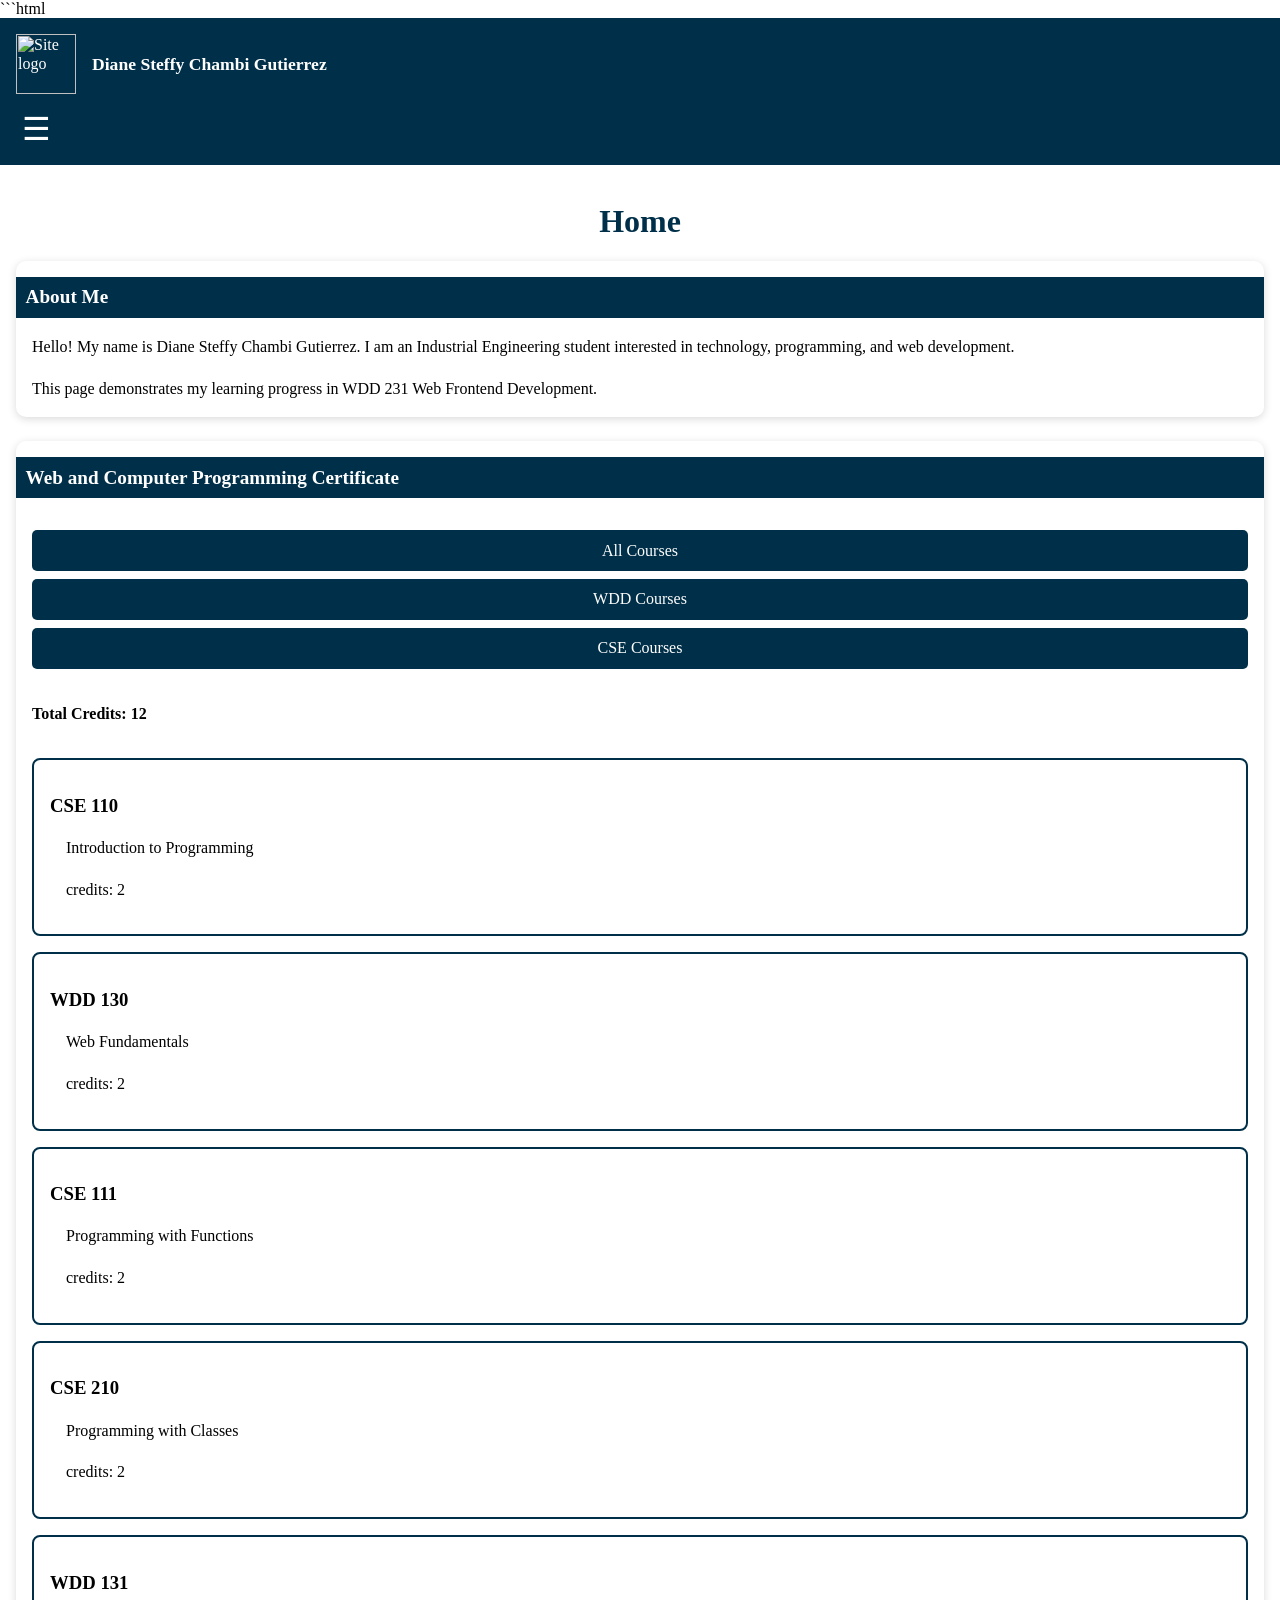
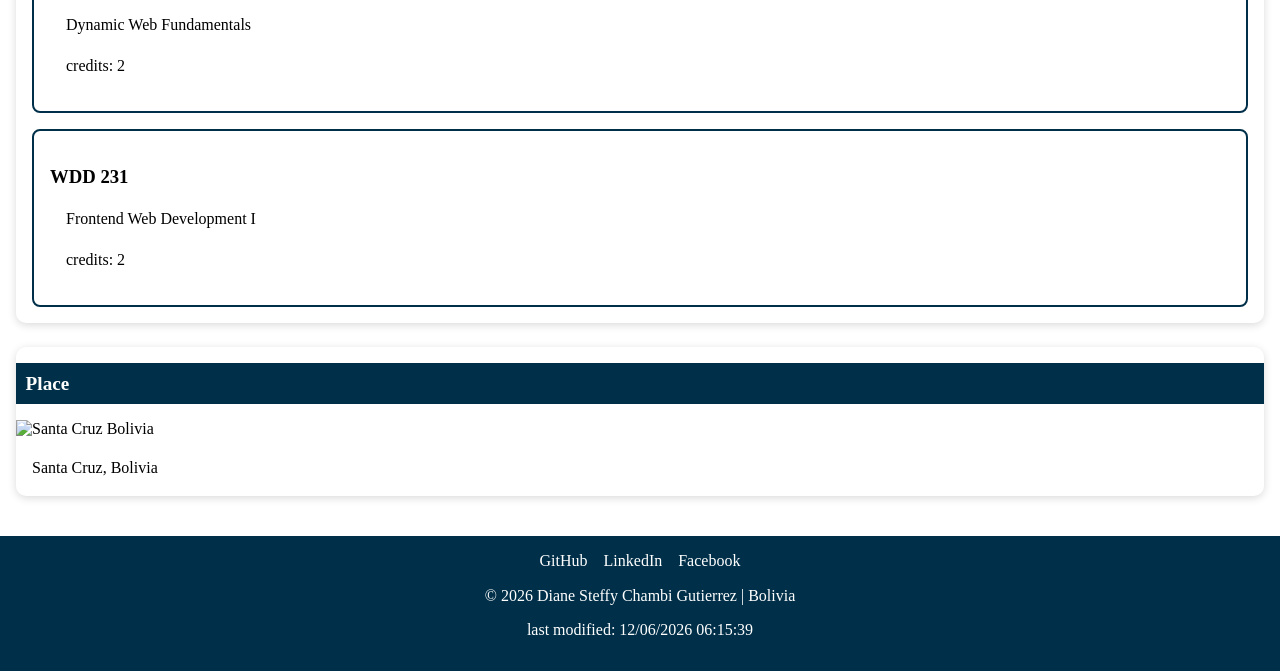
==== index.html @ 3a28fb79 "create wdd231 course home page" ====
```html
<!DOCTYPE html>
<html lang="en">
<head>
    <meta charset="UTF-8">

    <meta name="viewport" content="width=device-width, initial-scale=1.0">

    <meta name="description" content="Course home page for WDD 231 Web Frontend Development student portfolio.">

    <meta name="author" content="Diane Steffy Chambi Gutierrez">

    <title>Diane Steffy Chambi Gutierrez | WDD 231 Course Home Page</title>

    <link rel="preconnect" href="https://fonts.googleapis.com">
    <link rel="preconnect" href="https://fonts.gstatic.com" crossorigin>
    <link href="https://fonts.googleapis.com/css2?family=Poppins:wght@400;600;700&display=swap" rel="stylesheet">

    <link rel="stylesheet" href="styles/normalize.css">
    <link rel="stylesheet" href="styles/small.css">
    <link rel="stylesheet" href="styles/larger.css">

    <script src="scripts/navigation.js" defer></script>
    <script src="scripts/date.js" defer></script>
    <script src="scripts/course.js" defer></script>
</head>

<body>

<header>
    <div class="profile">
        <img src="images/logo.svg" alt="Site logo">
        <span>Diane Steffy Chambi Gutierrez</span>
    </div>

    <button id="menuButton" aria-label="Open navigation menu">
        ☰
    </button>

    <nav id="navigation">
        <a href="index.html" class="active">Home</a>
        <a href="#">Chamber</a>
        <a href="#">Final</a>
    </nav>
</header>


<main>

    <h1>Home</h1>


    <section class="card">
        <h2>About Me</h2>

        <p>
            Hello! My name is Diane Steffy Chambi Gutierrez.
            I am an Industrial Engineering student interested in
            technology, programming, and web development.
        </p>

        <p>
            This page demonstrates my learning progress in
            WDD 231 Web Frontend Development.
        </p>
    </section>

    <section class="card certificate">

        <h2>Web and Computer Programming Certificate</h2>

        <div class="buttons">
            <button id="allCourses">All Courses</button>
            <button id="wddCourses">WDD Courses</button>
            <button id="cseCourses">CSE Courses</button>
        </div>


        <p class="credits">
            Total Credits: <span id="totalCredits">0</span>
        </p>


        <div id="courses" class="course-container">

        </div>

    </section>

    <section class="card">

        <h2>Place</h2>

        <img 
        src="images/place.jpg" 
        alt="Santa Cruz Bolivia">

        <p>
            Santa Cruz, Bolivia
        </p>

    </section>

</main>

<footer>

    <div class="social">

        <a href="https://github.com/steffychambi" target="_blank">
            GitHub
        </a>

        <a href="https://www.linkedin.com/in/steffy-chambi-b646aa1b9/" target="_blank">
            LinkedIn
        </a>

        <a href="https://www.facebook.com/steffy.chambi/">
            Facebook
        </a>

    </div>

    <p>
        © <span id="currentYear"></span>
        Diane Steffy Chambi Gutierrez
        | Bolivia
    </p>

    <p id="lastModified">

    </p>

</footer>

</body>
</html>
---- styles/small.css ----
```css
/* Small screen styles */

body {
    font-family: "Poppins", Arial, sans-serif;
    color: #222;
    background-color: #f4f7f9;
}


/* HEADER */

header {
    background-color: #003049;
    color: white;
    padding: 1rem;
}


.profile {
    display: flex;
    align-items: center;
    gap: 1rem;
}


.profile img {
    width: 60px;
}


.profile span {
    font-size: 1.1rem;
    font-weight: 600;
}


/* Hamburger */

#menuButton {
    margin-top: 1rem;
    background: none;
    border: none;
    color: white;
    font-size: 2rem;
    cursor: pointer;
}



/* NAVIGATION */

nav {
    display: none;
    flex-direction: column;
    margin-top: 1rem;
}


nav.open {
    display: flex;
}


nav a {
    color: white;
    padding: .8rem;
    text-align: center;
}


nav a:hover,
nav .active {
    background-color: #f77f00;
    color:white;
}



/* MAIN */

main {
    padding: 1rem;
}


h1 {
    text-align:center;
    color:#003049;
}


h2 {
    background-color:#003049;
    color:white;
    padding:.6rem;
    font-size:1.2rem;
}



/* CARDS */

.card {

    background:white;

    margin-bottom:1.5rem;

    border-radius:10px;

    overflow:hidden;

    box-shadow:0 2px 8px rgba(0,0,0,.15);

}


.card p {

    padding:0 1rem;

    line-height:1.6;

}




/* COURSE BUTTONS */

.buttons {

    display:flex;

    flex-direction:column;

    gap:.5rem;

    padding:1rem;

}


.buttons button {

    background:#003049;

    color:white;

    border:none;

    padding:.7rem;

    cursor:pointer;

    border-radius:5px;

}


.buttons button:hover {

    background:#f77f00;

}



/* COURSES */

.course-container {

    display:grid;

    grid-template-columns:1fr;

    gap:1rem;

    padding:1rem;

}



.course-card {

    border:2px solid #003049;

    padding:1rem;

    border-radius:8px;

    background:#ffffff;

}


.completed {

    background:#d8f3dc;

    border-color:#2a9d8f;

}




.credits {

    font-weight:bold;

}




/* FOOTER */

footer {

    background:#003049;

    color:white;

    text-align:center;

    padding:1rem;

}



.social {

    display:flex;

    justify-content:center;

    gap:1rem;

    margin-bottom:1rem;

}


.social a {

    color:white;

}


.social a:hover {

    color:#f77f00;

}
---- styles/larger.css ----
```css
/*
   larger css
*/


@media screen and (min-width: 768px) {


    /*
       header layout
    */
    header {

        display: flex;

        justify-content: space-between;

        align-items: center;

        padding: 1rem 3rem;

    }


    #menuButton {

        display: none;

    }

    /*
       desktop navigation
       displays links horizontally using flex
    */
    nav {

        display: flex;

        flex-direction: row;

        gap: 1rem;

        margin-top: 0;

    }


    nav a {

        padding: .8rem 1.5rem;

        border-radius: 5px;

    }


    main {

        max-width: 1100px;

        margin: 0 auto;

        padding: 2rem;

    }


    main section {

        margin-bottom: 2rem;

    }



    /*
       course buttons appear in one row
    */
    .buttons {

        flex-direction: row;

        justify-content: center;

    }



    .buttons button {

        width: 150px;

    }



    /*
       course cards display in multiple columns
    */
    .course-container {

        grid-template-columns: repeat(3, 1fr);

    }

    .card {

        padding-bottom: 1rem;

    }

    footer {

        padding: 2rem;

    }


}
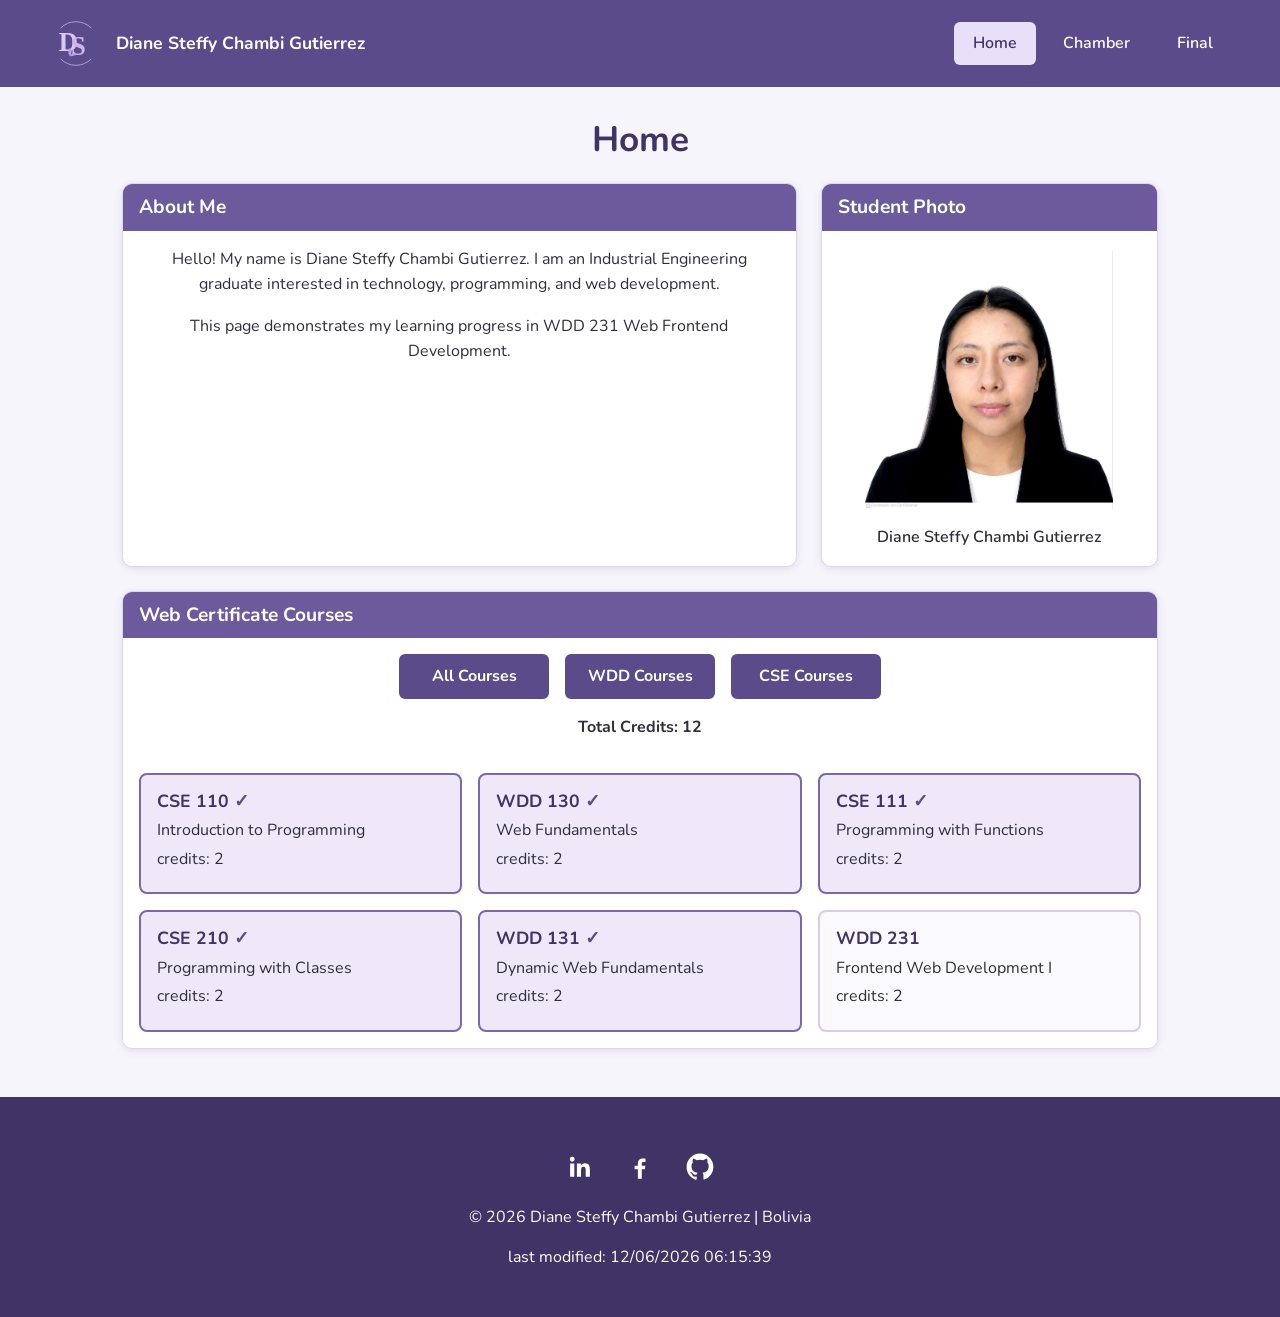
==== commit 0d3b9719: "home page assignment" ====
--- a/index.html
+++ b/index.html
@@ -1,4 +1,3 @@
-```html
 <!DOCTYPE html>
 <html lang="en">
 <head>
@@ -14,7 +13,7 @@
 
     <link rel="preconnect" href="https://fonts.googleapis.com">
     <link rel="preconnect" href="https://fonts.gstatic.com" crossorigin>
-    <link href="https://fonts.googleapis.com/css2?family=Poppins:wght@400;600;700&display=swap" rel="stylesheet">
+    <link href="https://fonts.googleapis.com/css2?family=Nunito:wght@400;600;700;800&display=swap" rel="stylesheet">
 
     <link rel="stylesheet" href="styles/normalize.css">
     <link rel="stylesheet" href="styles/small.css">
@@ -33,7 +32,7 @@
         <span>Diane Steffy Chambi Gutierrez</span>
     </div>
 
-    <button id="menuButton" aria-label="Open navigation menu">
+    <button id="menuButton" type="button" aria-label="Open navigation menu">
         ☰
     </button>
 
@@ -44,18 +43,17 @@
     </nav>
 </header>
 
-
 <main>
 
     <h1>Home</h1>
 
-
-    <section class="card">
+    <section class="card about">
         <h2>About Me</h2>
 
         <p>
+            
             Hello! My name is Diane Steffy Chambi Gutierrez.
-            I am an Industrial Engineering student interested in
+            I am an Industrial Engineering graduate interested in
             technology, programming, and web development.
         </p>
 
@@ -65,39 +63,33 @@
         </p>
     </section>
 
+    <section class="card photo">
+        <h2>Student Photo</h2>
+
+        <img
+            src="images/mypicture.jpg"
+            alt="Diane Steffy Chambi Gutierrez">
+
+        <p>
+            Diane Steffy Chambi Gutierrez
+        </p>
+    </section>
+
     <section class="card certificate">
 
-        <h2>Web and Computer Programming Certificate</h2>
+        <h2>Web Certificate Courses</h2>
 
         <div class="buttons">
-            <button id="allCourses">All Courses</button>
-            <button id="wddCourses">WDD Courses</button>
-            <button id="cseCourses">CSE Courses</button>
+            <button id="allCourses" type="button">All Courses</button>
+            <button id="wddCourses" type="button">WDD Courses</button>
+            <button id="cseCourses" type="button">CSE Courses</button>
         </div>
-
 
         <p class="credits">
             Total Credits: <span id="totalCredits">0</span>
         </p>
 
-
-        <div id="courses" class="course-container">
-
-        </div>
-
-    </section>
-
-    <section class="card">
-
-        <h2>Place</h2>
-
-        <img 
-        src="images/place.jpg" 
-        alt="Santa Cruz Bolivia">
-
-        <p>
-            Santa Cruz, Bolivia
-        </p>
+        <div id="courses" class="course-container"></div>
 
     </section>
 
@@ -106,19 +98,17 @@
 <footer>
 
     <div class="social">
-
-        <a href="https://github.com/steffychambi" target="_blank">
-            GitHub
+        <a href="https://www.linkedin.com/in/steffy-chambi-b646aa1b9/" target="_blank" rel="noopener" aria-label="LinkedIn">
+            <img src="images/linkedin.svg" alt="LinkedIn">
         </a>
 
-        <a href="https://www.linkedin.com/in/steffy-chambi-b646aa1b9/" target="_blank">
-            LinkedIn
+        <a href="https://www.facebook.com/steffy.chambi/" target="_blank" rel="noopener" aria-label="Facebook">
+            <img src="images/facebook.svg" alt="Facebook">
         </a>
 
-        <a href="https://www.facebook.com/steffy.chambi/">
-            Facebook
+        <a href="https://github.com/steffychambi" target="_blank" rel="noopener" aria-label="GitHub">
+            <img src="images/github.svg" alt="GitHub">
         </a>
-
     </div>
 
     <p>
@@ -127,9 +117,7 @@
         | Bolivia
     </p>
 
-    <p id="lastModified">
-
-    </p>
+    <p id="lastModified"></p>
 
 </footer>
 
--- a/styles/small.css
+++ b/styles/small.css
@@ -1,259 +1,251 @@
-```css
-/* Small screen styles */
-
 body {
-    font-family: "Poppins", Arial, sans-serif;
-    color: #222;
-    background-color: #f4f7f9;
-}
-
-
-/* HEADER */
-
+    font-family: "Nunito", Arial, sans-serif;
+    color: #2f2f3a;
+    background-color: #f7f5fc;
+    min-width: 320px;
+}
+
+a {
+    color: inherit;
+}
+
+/* header and profile */
 header {
-    background-color: #003049;
-    color: white;
-    padding: 1rem;
-}
-
+    background-color: #5b4b8a;
+    color: white;
+    padding: 1rem;
+    display: flex;
+    align-items: center;
+    justify-content: space-between;
+    flex-wrap: wrap;
+}
 
 .profile {
     display: flex;
     align-items: center;
-    gap: 1rem;
-}
-
+    gap: 0.8rem;
+}
 
 .profile img {
-    width: 60px;
-}
-
+    width: 55px;
+    height: 55px;
+    object-fit: contain;
+}
 
 .profile span {
     font-size: 1.1rem;
-    font-weight: 600;
-}
-
-
-/* Hamburger */
+    font-weight: 700;
+}
+
+/* mobile navigation */
+
+header {
+    position: relative;
+}
 
 #menuButton {
     margin-top: 1rem;
-    background: none;
-    border: none;
-    color: white;
-    font-size: 2rem;
-    cursor: pointer;
-}
-
-
-
-/* NAVIGATION */
+    padding: 0.2rem 0.6rem;
+    background-color: transparent;
+    border: 2px solid white;
+    border-radius: 6px;
+    color: white;
+    font-size: 1.7rem;
+    line-height: 1;
+}
+
+#menuButton:hover,
+#menuButton:focus {
+    background-color: #7564a8;
+}
 
 nav {
     display: none;
+}
+
+nav.open {
+    display: flex;
+    position: absolute;
+    top: 100%;
+    right: 1rem;
+    width: 200px;
     flex-direction: column;
+    margin-top: 0.5rem;
+    padding: 0.5rem;
+    background-color: #5b4b8a;
+    border-radius: 0 0 8px 8px;
+    z-index: 10;
+}
+
+nav a {
+    color: white;
+    padding: 0.75rem 1rem;
+    text-align: center;
+    font-weight: 600;
+    border-radius: 6px;
+}
+
+nav a:hover,
+nav a:focus,
+nav .active {
+    background-color: #e8dff8;
+    color: #403466;
+}
+
+/* main content */
+main {
+    max-width: 1100px;
+    margin: 0 auto;
+    padding: 1rem;
+}
+
+h1 {
+    margin-bottom: 1rem;
+    color: #403466;
+    text-align: center;
+    font-size: 2rem;
+}
+
+h2 {
+    margin-bottom: 0;
+    padding: 0.75rem 1rem;
+    background-color: #6c5a9c;
+    color: white;
+    font-size: 1.2rem;
+    font-weight: 700;
+}
+
+.card {
+    margin-bottom: 1.5rem;
+    background-color: white;
+    border: 1px solid #ddd6ed;
+    border-radius: 10px;
+    overflow: hidden;
+    box-shadow: 0 2px 8px rgba(64, 52, 102, 0.12);
+}
+
+.card p {
+    padding: 0 1.5rem;
+    line-height: 1.6;
+}
+
+.about p {
+    text-align: center;
+}   
+
+/* student photo */
+.photo img {
+    width: 100%;
+    max-width: 300px;
+    margin: 1.25rem auto 1rem;
+    padding: 0 1rem;
+}
+
+.photo p {
+    text-align: center;
+    font-weight: 600;
+}
+
+/* course filters */
+.buttons {
+    display: flex;
+    flex-direction: column;
+    gap: 0.6rem;
+    padding: 1rem;
+}
+
+.buttons button {
+    padding: 0.7rem 1rem;
+    border: 2px solid #5b4b8a;
+    border-radius: 6px;
+    background-color: #5b4b8a;
+    color: white;
+    font-weight: 700;
+}
+
+.buttons button:hover,
+.buttons button:focus {
+    background-color: #403466;
+}
+
+.credits {
+    font-weight: 700;
+    text-align: center;
+}
+
+/* course cards */
+.course-container {
+    display: grid;
+    grid-template-columns: 1fr;
+    gap: 1rem;
+    padding: 1rem;
+}
+
+.course-card {
+    padding: 1rem;
+    border: 2px solid #d7cceb;
+    border-radius: 8px;
+    background-color: #faf9fd;
+}
+
+.course-card h3 {
+    margin-bottom: 0.5rem;
+    color: #403466;
+    font-size: 1.1rem;
+}
+
+.course-card p {
+    margin-bottom: 0.4rem;
+    padding: 0;
+    line-height: 1.4;
+}
+
+.completed {
+    background-color: #eee8f8;
+    border-color: #7a68aa;
+}
+
+.completed h3::after {
+    content: " ✓";
+    color: #5b4b8a;
+}
+
+/* footer */
+footer {
     margin-top: 1rem;
-}
-
-
-nav.open {
-    display: flex;
-}
-
-
-nav a {
-    color: white;
-    padding: .8rem;
-    text-align: center;
-}
-
-
-nav a:hover,
-nav .active {
-    background-color: #f77f00;
-    color:white;
-}
-
-
-
-/* MAIN */
-
-main {
-    padding: 1rem;
-}
-
-
-h1 {
-    text-align:center;
-    color:#003049;
-}
-
-
-h2 {
-    background-color:#003049;
-    color:white;
-    padding:.6rem;
-    font-size:1.2rem;
-}
-
-
-
-/* CARDS */
-
-.card {
-
-    background:white;
-
-    margin-bottom:1.5rem;
-
-    border-radius:10px;
-
-    overflow:hidden;
-
-    box-shadow:0 2px 8px rgba(0,0,0,.15);
-
-}
-
-
-.card p {
-
-    padding:0 1rem;
-
-    line-height:1.6;
-
-}
-
-
-
-
-/* COURSE BUTTONS */
-
-.buttons {
-
-    display:flex;
-
-    flex-direction:column;
-
-    gap:.5rem;
-
-    padding:1rem;
-
-}
-
-
-.buttons button {
-
-    background:#003049;
-
-    color:white;
-
-    border:none;
-
-    padding:.7rem;
-
-    cursor:pointer;
-
-    border-radius:5px;
-
-}
-
-
-.buttons button:hover {
-
-    background:#f77f00;
-
-}
-
-
-
-/* COURSES */
-
-.course-container {
-
-    display:grid;
-
-    grid-template-columns:1fr;
-
-    gap:1rem;
-
-    padding:1rem;
-
-}
-
-
-
-.course-card {
-
-    border:2px solid #003049;
-
-    padding:1rem;
-
-    border-radius:8px;
-
-    background:#ffffff;
-
-}
-
-
-.completed {
-
-    background:#d8f3dc;
-
-    border-color:#2a9d8f;
-
-}
-
-
-
-
-.credits {
-
-    font-weight:bold;
-
-}
-
-
-
-
-/* FOOTER */
-
-footer {
-
-    background:#003049;
-
-    color:white;
-
-    text-align:center;
-
-    padding:1rem;
-
-}
-
-
+    padding: 1.5rem 1rem;
+    background-color: #403466;
+    color: white;
+    text-align: center;
+}
 
 .social {
-
-    display:flex;
-
-    justify-content:center;
-
-    gap:1rem;
-
-    margin-bottom:1rem;
-
-}
-
+    display: flex;
+    justify-content: center;
+    align-items: center;
+    gap: 1rem;
+    margin: 1rem auto;
+}
 
 .social a {
-
-    color:white;
-
-}
-
-
-.social a:hover {
-
-    color:#f77f00;
-
-}
+    display: flex;
+    align-items: center;
+    justify-content: center;
+    padding: 0.5rem;
+    border-radius: 6px;
+}
+
+.social img {
+    width: 28px;
+    height: 28px;
+    display: block;
+}
+
+.social a:hover,
+.social a:focus {
+    background-color: #7564a8;
+}
+
+footer p {
+    line-height: 1.5;
+}
--- a/styles/larger.css
+++ b/styles/larger.css
@@ -1,120 +1,90 @@
-```css
-/*
-   larger css
-*/
-
-
 @media screen and (min-width: 768px) {
 
-
-    /*
-       header layout
-    */
     header {
-
         display: flex;
-
         justify-content: space-between;
-
         align-items: center;
-
         padding: 1rem 3rem;
-
     }
 
-
     #menuButton {
-
         display: none;
-
     }
 
-    /*
-       desktop navigation
-       displays links horizontally using flex
-    */
-    nav {
-
-        display: flex;
-
-        flex-direction: row;
-
-        gap: 1rem;
-
-        margin-top: 0;
-
+    nav,
+    nav.open { 
+        display: flex; 
+        position: static;
+        flex-direction: row; 
+        align-items: center; 
+        gap: 0.5rem; 
+        width: auto;
+        margin-top: 0; 
+        padding: 0;
+        background-color: transparent;
+        border-radius: 0;
     }
 
-
     nav a {
-
-        padding: .8rem 1.5rem;
-
-        border-radius: 5px;
-
+        padding: 0.75rem 1.2rem;
+        border-radius: 6px;
     }
 
-
+    /* desktop layout */
     main {
-
+        display: grid;
+        grid-template-columns: 2fr 1fr;
+        gap: 1.5rem;
         max-width: 1100px;
-
         margin: 0 auto;
-
         padding: 2rem;
-
     }
 
-
-    main section {
-
-        margin-bottom: 2rem;
-
+    h1 {
+        grid-column: 1 / -1;
+        margin-bottom: 0;
+        font-size: 2.2rem;
     }
 
-
-
-    /*
-       course buttons appear in one row
-    */
-    .buttons {
-
-        flex-direction: row;
-
-        justify-content: center;
-
+    .about {
+        grid-column: 1;
+    }
+    .about p {
+        text-align: center;
+        margin-top: 1rem;
     }
 
-
-
-    .buttons button {
-
-        width: 150px;
-
+    .photo {
+        grid-column: 2;
     }
 
-
-
-    /*
-       course cards display in multiple columns
-    */
-    .course-container {
-
-        grid-template-columns: repeat(3, 1fr);
-
+    .certificate {
+        grid-column: 1 / -1;
     }
 
     .card {
+        margin-bottom: 0;
+    }
 
-        padding-bottom: 1rem;
+    .photo img {
+        max-width: 280px;
+    }
 
+    .buttons {
+        flex-direction: row;
+        justify-content: center;
+        gap: 1rem;
+    }
+
+    .buttons button {
+        width: 150px;
+    }
+
+    .course-container {
+        grid-template-columns: repeat(3, 1fr);
     }
 
     footer {
-
         padding: 2rem;
-
     }
-
-
-}
+}
